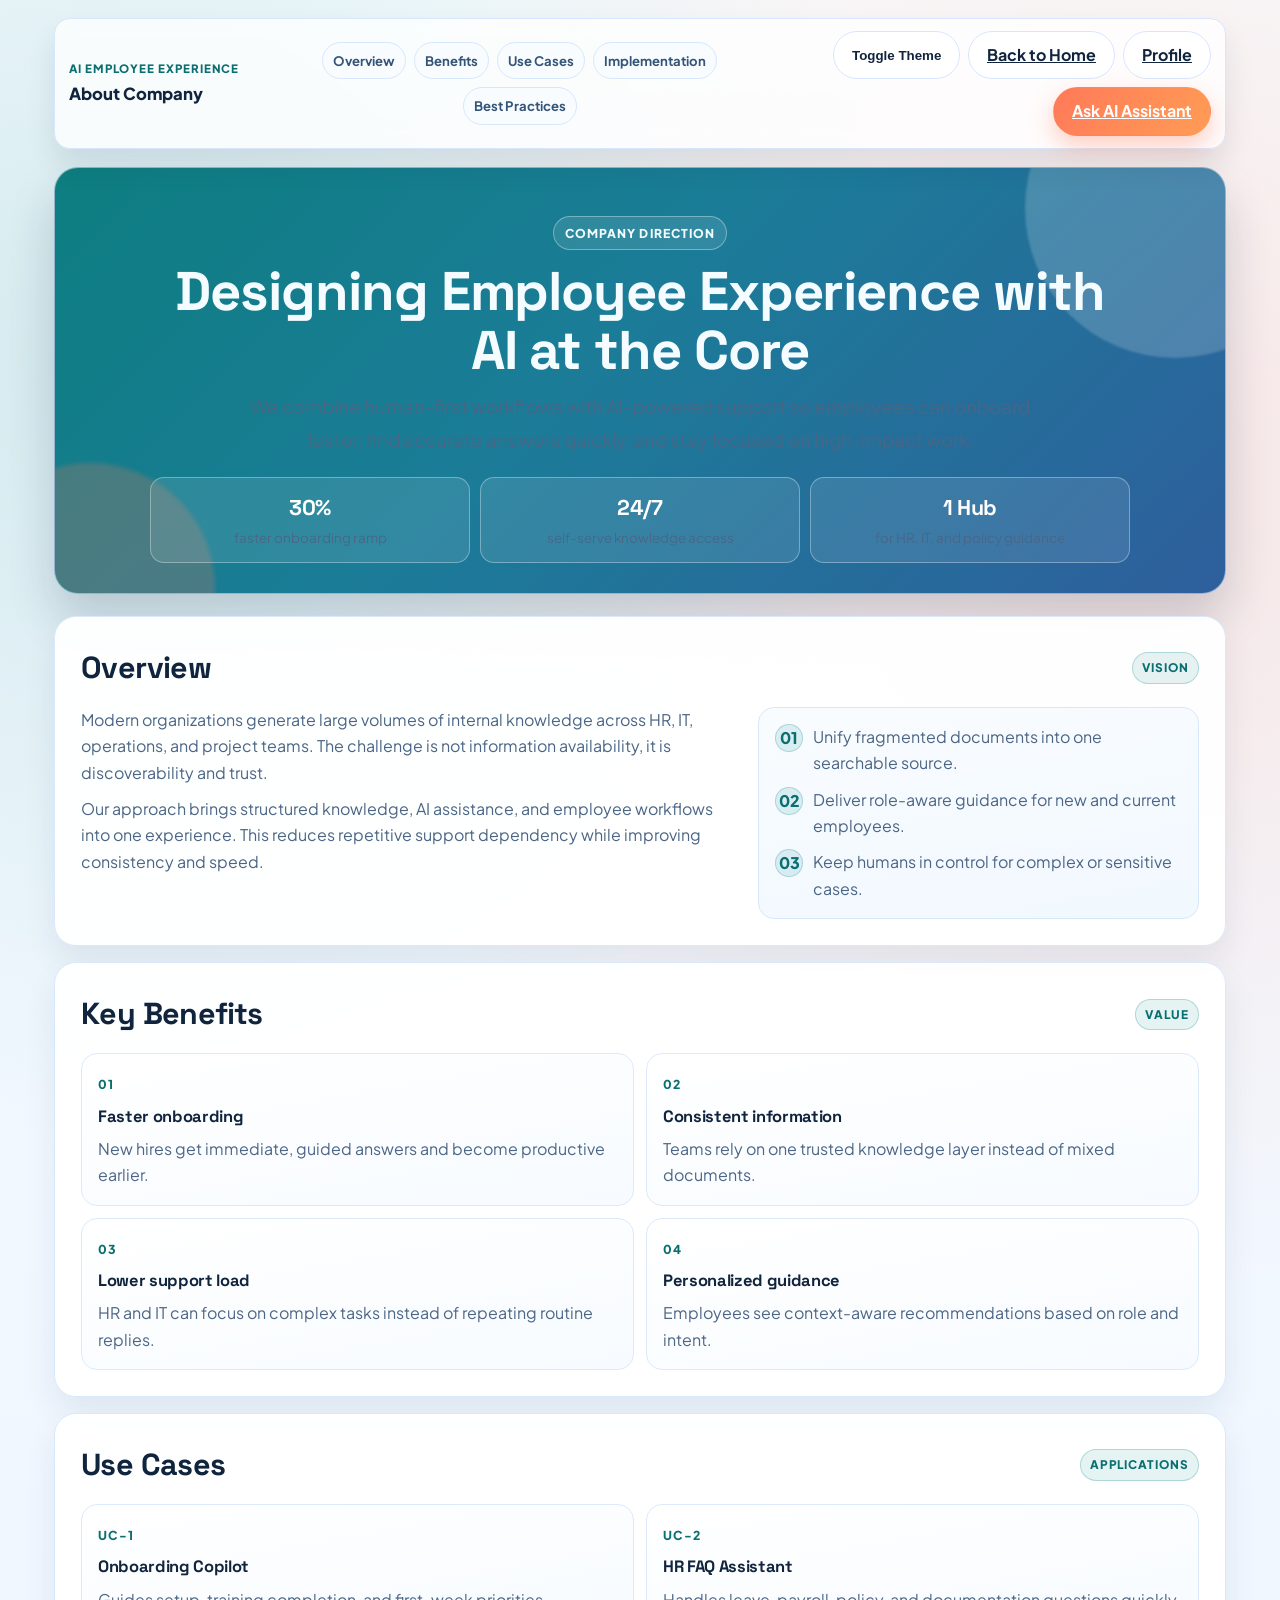
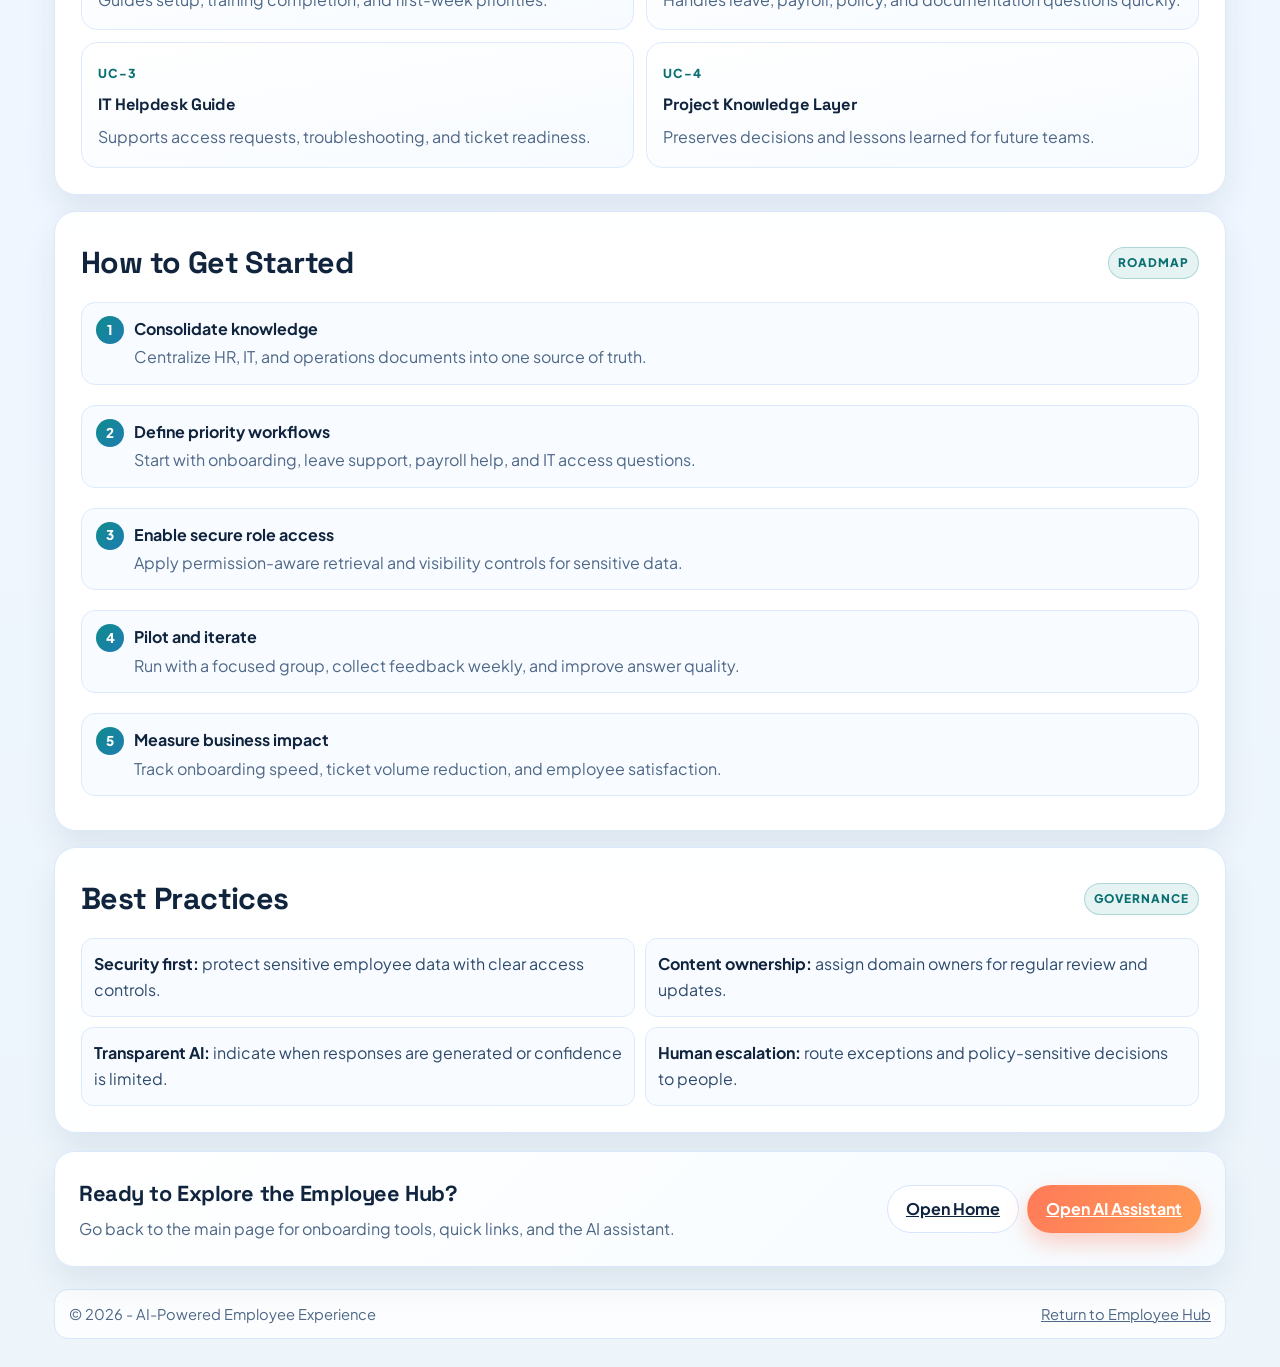
==== about-company.html @ ba9eef8f "fronyend" ====
<!DOCTYPE html>
<html lang="en">
<head>
  <meta charset="UTF-8" />
  <meta name="viewport" content="width=device-width, initial-scale=1.0" />
  <title>About Company | AI Employee Experience</title>
  <link rel="preconnect" href="https://fonts.googleapis.com" />
  <link rel="preconnect" href="https://fonts.gstatic.com" crossorigin />
  <link
    href="https://fonts.googleapis.com/css2?family=Plus+Jakarta+Sans:wght@400;500;600;700;800&family=Space+Grotesk:wght@600;700&display=swap"
    rel="stylesheet"
  />

  <link rel="stylesheet" href="css/base.css" />
  <link rel="stylesheet" href="css/components.css" />
  <link rel="stylesheet" href="css/layout.css" />
  <link rel="stylesheet" href="css/dark.css" />
  <link rel="stylesheet" href="css/responsive.css" />

  <style>
    .about-page {
      background:
        radial-gradient(circle at 8% 12%, rgba(15, 139, 141, 0.15) 0%, transparent 28%),
        radial-gradient(circle at 88% 16%, rgba(255, 122, 89, 0.16) 0%, transparent 30%),
        linear-gradient(180deg, #f8fcff 0%, #eff6ff 58%, #edf5fb 100%);
      min-height: 100vh;
    }

    .about-shell {
      max-width: 1220px;
      margin: 0 auto;
      padding: 18px 24px 28px;
    }

    .about-nav {
      position: sticky;
      top: 10px;
      z-index: 20;
      display: flex;
      align-items: center;
      justify-content: space-between;
      gap: 12px;
      padding: 12px 14px;
      border-radius: 16px;
      background: rgba(255, 255, 255, 0.78);
      border: 1px solid var(--line);
      backdrop-filter: blur(10px);
      box-shadow: 0 16px 28px rgba(16, 36, 62, 0.1);
    }

    .brand-block {
      display: flex;
      flex-direction: column;
      gap: 2px;
      min-width: 220px;
    }

    .brand-kicker {
      font-size: 0.72rem;
      letter-spacing: 0.08em;
      text-transform: uppercase;
      font-weight: 800;
      color: var(--primary-strong);
    }

    .brand-title {
      font-weight: 800;
      font-size: 1.04rem;
      color: var(--text);
    }

    .quick-nav {
      display: flex;
      gap: 8px;
      flex-wrap: wrap;
      justify-content: center;
    }

    .quick-nav a {
      text-decoration: none;
      font-size: 0.82rem;
      font-weight: 700;
      color: #335476;
      padding: 7px 10px;
      border: 1px solid #d6e6fb;
      border-radius: 999px;
      background: #f9fcff;
      transition: transform 0.2s ease, color 0.2s ease, background 0.2s ease;
    }

    .quick-nav a:hover {
      transform: translateY(-1px);
      color: #0a6f71;
      background: #ffffff;
    }

    .nav-actions {
      display: flex;
      gap: 8px;
      flex-wrap: wrap;
      justify-content: flex-end;
    }

    .about-hero {
      margin-top: 18px;
      padding: 48px 34px 30px;
      border-radius: 24px;
      border: 1px solid rgba(255, 255, 255, 0.5);
      background: linear-gradient(136deg, #0d7e80 0%, #1b7c98 45%, #2e5f9d 100%);
      color: #f4fcff;
      box-shadow: 0 26px 46px rgba(16, 36, 62, 0.18);
      position: relative;
      overflow: hidden;
    }

    .about-hero::before,
    .about-hero::after {
      content: "";
      position: absolute;
      border-radius: 999px;
      pointer-events: none;
    }

    .about-hero::before {
      width: 300px;
      height: 300px;
      top: -110px;
      right: -100px;
      background: rgba(255, 255, 255, 0.18);
      filter: blur(1px);
    }

    .about-hero::after {
      width: 250px;
      height: 250px;
      left: -90px;
      bottom: -120px;
      background: rgba(255, 122, 89, 0.22);
      filter: blur(2px);
    }

    .hero-content {
      position: relative;
      z-index: 2;
      max-width: 980px;
      margin: 0 auto;
      text-align: center;
    }

    .hero-tag {
      display: inline-block;
      font-size: 0.76rem;
      letter-spacing: 0.09em;
      text-transform: uppercase;
      font-weight: 800;
      padding: 6px 11px;
      border-radius: 999px;
      border: 1px solid rgba(255, 255, 255, 0.35);
      background: rgba(255, 255, 255, 0.1);
      margin-bottom: 12px;
    }

    .hero-content h1 {
      font-size: clamp(2rem, 5vw, 3.4rem);
      line-height: 1.08;
      margin-bottom: 12px;
    }

    .hero-content p {
      max-width: 780px;
      margin: 0 auto;
      font-size: clamp(1rem, 2vw, 1.17rem);
      line-height: 1.75;
      opacity: 0.95;
    }

    .hero-metrics {
      margin-top: 20px;
      display: grid;
      grid-template-columns: repeat(3, minmax(0, 1fr));
      gap: 10px;
    }

    .metric {
      border: 1px solid rgba(255, 255, 255, 0.33);
      background: rgba(255, 255, 255, 0.1);
      border-radius: 14px;
      padding: 12px;
      text-align: center;
    }

    .metric h3 {
      font-size: 1.34rem;
      margin-bottom: 1px;
      color: #ffffff;
    }

    .metric p {
      font-size: 0.84rem;
      opacity: 0.93;
    }

    main {
      margin-top: 20px;
      padding: 0;
      max-width: 100%;
    }

    .content-card {
      background: rgba(255, 255, 255, 0.95);
      border: 1px solid #d9e8fb;
      border-radius: 22px;
      box-shadow: 0 16px 32px rgba(16, 36, 62, 0.08);
      padding: 26px;
      margin-bottom: 16px;
    }

    .section-head {
      display: flex;
      align-items: center;
      justify-content: space-between;
      gap: 10px;
      flex-wrap: wrap;
      margin-bottom: 14px;
    }

    .section-head h2 {
      margin: 0;
      font-size: clamp(1.35rem, 2.4vw, 1.9rem);
    }

    .section-pill {
      font-size: 0.74rem;
      letter-spacing: 0.08em;
      text-transform: uppercase;
      font-weight: 800;
      color: #0a6f71;
      border: 1px solid rgba(15, 139, 141, 0.27);
      background: rgba(15, 139, 141, 0.1);
      border-radius: 999px;
      padding: 5px 9px;
    }

    .overview-grid {
      display: grid;
      grid-template-columns: 1.2fr 0.8fr;
      gap: 16px;
      align-items: stretch;
    }

    .overview-copy p + p {
      margin-top: 10px;
    }

    .highlight-box {
      border-radius: 16px;
      border: 1px solid #d7e8fb;
      background: linear-gradient(170deg, #f9fcff 0%, #f1f8ff 100%);
      padding: 16px;
      display: grid;
      gap: 10px;
      align-content: start;
    }

    .highlight-item {
      display: flex;
      gap: 10px;
      align-items: flex-start;
    }

    .highlight-num {
      flex-shrink: 0;
      width: 28px;
      height: 28px;
      border-radius: 50%;
      display: grid;
      place-items: center;
      font-weight: 800;
      color: #0a6f71;
      background: rgba(15, 139, 141, 0.12);
      border: 1px solid rgba(15, 139, 141, 0.25);
    }

    .feature-grid {
      display: grid;
      grid-template-columns: repeat(2, minmax(0, 1fr));
      gap: 12px;
    }

    .feature-card {
      border: 1px solid #dceafb;
      border-radius: 16px;
      background: linear-gradient(170deg, #ffffff 0%, #f7fbff 100%);
      padding: 16px;
      transition: transform 0.22s ease, box-shadow 0.22s ease;
    }

    .feature-card:hover {
      transform: translateY(-3px);
      box-shadow: 0 16px 26px rgba(16, 36, 62, 0.12);
    }

    .feature-index {
      display: inline-block;
      margin-bottom: 8px;
      font-size: 0.77rem;
      font-weight: 800;
      letter-spacing: 0.08em;
      text-transform: uppercase;
      color: #0a6f71;
    }

    .feature-card h3 {
      margin-bottom: 6px;
      font-size: 1.03rem;
    }

    .feature-card p {
      color: #4c6686;
    }

    .roadmap {
      list-style: none;
      display: grid;
      gap: 12px;
      padding: 0;
      margin: 0;
    }

    .roadmap li {
      border: 1px solid #dceafb;
      border-radius: 14px;
      background: #f8fbff;
      padding: 13px 14px;
      display: grid;
      grid-template-columns: 28px 1fr;
      gap: 10px;
      align-items: start;
    }

    .step-dot {
      width: 28px;
      height: 28px;
      border-radius: 50%;
      display: grid;
      place-items: center;
      font-size: 0.84rem;
      font-weight: 800;
      color: #ffffff;
      background: linear-gradient(130deg, #0f8b8d, #1f7db1);
    }

    .roadmap strong {
      display: block;
      color: #10243e;
      margin-bottom: 2px;
    }

    .roadmap p {
      color: #4e6888;
      margin: 0;
    }

    .principles {
      list-style: none;
      padding: 0;
      margin: 0;
      display: grid;
      grid-template-columns: repeat(2, minmax(0, 1fr));
      gap: 10px;
    }

    .principles li {
      margin: 0;
      padding: 12px;
      border-radius: 12px;
      border: 1px solid #dceafb;
      background: #f8fbff;
      color: #2e4a6b;
    }

    .principles strong {
      color: #10243e;
    }

    .cta-banner {
      margin-top: 18px;
      border-radius: 20px;
      border: 1px solid #d9e8fb;
      background: linear-gradient(136deg, #ffffff 0%, #f6fbff 100%);
      padding: 24px;
      display: flex;
      align-items: center;
      justify-content: space-between;
      gap: 12px;
      flex-wrap: wrap;
    }

    .cta-copy h3 {
      font-size: 1.36rem;
      margin-bottom: 4px;
    }

    .cta-copy p {
      color: #4c6686;
    }

    .footer-card {
      margin-top: 18px;
      border-radius: 14px;
      border: 1px solid #d8e7fb;
      background: rgba(255, 255, 255, 0.82);
      padding: 12px 14px;
      display: flex;
      align-items: center;
      justify-content: space-between;
      gap: 10px;
      flex-wrap: wrap;
      color: #4d6786;
    }

    body.dark.about-page {
      background:
        radial-gradient(circle at 8% 12%, rgba(15, 139, 141, 0.2) 0%, transparent 28%),
        radial-gradient(circle at 88% 16%, rgba(255, 122, 89, 0.14) 0%, transparent 30%),
        linear-gradient(180deg, #0f1826 0%, #0d1522 58%, #0a111c 100%);
    }

    body.dark .about-nav,
    body.dark .content-card,
    body.dark .feature-card,
    body.dark .highlight-box,
    body.dark .roadmap li,
    body.dark .principles li,
    body.dark .cta-banner,
    body.dark .footer-card,
    body.dark .quick-nav a {
      background: #182335;
      border-color: #2f435d;
      color: #d2e1f5;
      box-shadow: 0 16px 30px rgba(0, 0, 0, 0.35);
    }

    body.dark .brand-title,
    body.dark .section-head h2,
    body.dark .feature-card h3,
    body.dark .roadmap strong,
    body.dark .principles strong,
    body.dark .cta-copy h3 {
      color: #f2f7ff;
    }

    body.dark .feature-card p,
    body.dark .roadmap p,
    body.dark .principles li,
    body.dark .cta-copy p,
    body.dark .overview-copy p,
    body.dark .footer-card {
      color: #b7cae3;
    }

    body.dark .quick-nav a:hover {
      color: #8dd9dd;
      background: #1b2a40;
    }

    @media (max-width: 980px) {
      .about-nav {
        position: static;
      }

      .overview-grid {
        grid-template-columns: 1fr;
      }
    }

    @media (max-width: 760px) {
      .about-shell {
        padding: 12px;
      }

      .about-nav {
        border-radius: 14px;
      }

      .brand-block {
        min-width: 0;
      }

      .about-hero {
        padding: 34px 18px 22px;
        border-radius: 18px;
      }

      .hero-metrics {
        grid-template-columns: 1fr;
      }

      .content-card,
      .cta-banner {
        border-radius: 16px;
        padding: 18px;
      }

      .feature-grid,
      .principles {
        grid-template-columns: 1fr;
      }
    }
  </style>
</head>
<body class="about-page">
  <div class="about-shell">
    <div class="about-nav">
      <div class="brand-block">
        <span class="brand-kicker">AI Employee Experience</span>
        <span class="brand-title">About Company</span>
      </div>

      <nav class="quick-nav" aria-label="About sections">
        <a href="#overview">Overview</a>
        <a href="#benefits">Benefits</a>
        <a href="#use-cases">Use Cases</a>
        <a href="#implementation">Implementation</a>
        <a href="#best-practices">Best Practices</a>
      </nav>

      <div class="nav-actions">
        <button type="button" class="btn-secondary" id="aboutThemeToggle">Toggle Theme</button>
        <a href="index.html" class="btn-secondary">Back to Home</a>
        <a href="profile.html" class="btn-secondary">Profile</a>
        <a href="index.html#chatbot" class="btn-primary">Ask AI Assistant</a>
      </div>
    </div>

    <section class="about-hero">
      <div class="hero-content">
        <span class="hero-tag">Company Direction</span>
        <h1>Designing Employee Experience with AI at the Core</h1>
        <p>
          We combine human-first workflows with AI-powered support so employees
          can onboard faster, find accurate answers quickly, and stay focused on
          high-impact work.
        </p>
        <div class="hero-metrics">
          <div class="metric">
            <h3>30%</h3>
            <p>faster onboarding ramp</p>
          </div>
          <div class="metric">
            <h3>24/7</h3>
            <p>self-serve knowledge access</p>
          </div>
          <div class="metric">
            <h3>1 Hub</h3>
            <p>for HR, IT, and policy guidance</p>
          </div>
        </div>
      </div>
    </section>

    <main>
      <section class="content-card" id="overview">
        <div class="section-head">
          <h2>Overview</h2>
          <span class="section-pill">Vision</span>
        </div>
        <div class="overview-grid">
          <div class="overview-copy">
            <p>
              Modern organizations generate large volumes of internal knowledge
              across HR, IT, operations, and project teams. The challenge is not
              information availability, it is discoverability and trust.
            </p>
            <p>
              Our approach brings structured knowledge, AI assistance, and
              employee workflows into one experience. This reduces repetitive
              support dependency while improving consistency and speed.
            </p>
          </div>
          <div class="highlight-box">
            <div class="highlight-item">
              <span class="highlight-num">01</span>
              <p>Unify fragmented documents into one searchable source.</p>
            </div>
            <div class="highlight-item">
              <span class="highlight-num">02</span>
              <p>Deliver role-aware guidance for new and current employees.</p>
            </div>
            <div class="highlight-item">
              <span class="highlight-num">03</span>
              <p>Keep humans in control for complex or sensitive cases.</p>
            </div>
          </div>
        </div>
      </section>

      <section class="content-card" id="benefits">
        <div class="section-head">
          <h2>Key Benefits</h2>
          <span class="section-pill">Value</span>
        </div>
        <div class="feature-grid">
          <article class="feature-card">
            <span class="feature-index">01</span>
            <h3>Faster onboarding</h3>
            <p>New hires get immediate, guided answers and become productive earlier.</p>
          </article>
          <article class="feature-card">
            <span class="feature-index">02</span>
            <h3>Consistent information</h3>
            <p>Teams rely on one trusted knowledge layer instead of mixed documents.</p>
          </article>
          <article class="feature-card">
            <span class="feature-index">03</span>
            <h3>Lower support load</h3>
            <p>HR and IT can focus on complex tasks instead of repeating routine replies.</p>
          </article>
          <article class="feature-card">
            <span class="feature-index">04</span>
            <h3>Personalized guidance</h3>
            <p>Employees see context-aware recommendations based on role and intent.</p>
          </article>
        </div>
      </section>

      <section class="content-card" id="use-cases">
        <div class="section-head">
          <h2>Use Cases</h2>
          <span class="section-pill">Applications</span>
        </div>
        <div class="feature-grid">
          <article class="feature-card">
            <span class="feature-index">UC-1</span>
            <h3>Onboarding Copilot</h3>
            <p>Guides setup, training completion, and first-week priorities.</p>
          </article>
          <article class="feature-card">
            <span class="feature-index">UC-2</span>
            <h3>HR FAQ Assistant</h3>
            <p>Handles leave, payroll, policy, and documentation questions quickly.</p>
          </article>
          <article class="feature-card">
            <span class="feature-index">UC-3</span>
            <h3>IT Helpdesk Guide</h3>
            <p>Supports access requests, troubleshooting, and ticket readiness.</p>
          </article>
          <article class="feature-card">
            <span class="feature-index">UC-4</span>
            <h3>Project Knowledge Layer</h3>
            <p>Preserves decisions and lessons learned for future teams.</p>
          </article>
        </div>
      </section>

      <section class="content-card" id="implementation">
        <div class="section-head">
          <h2>How to Get Started</h2>
          <span class="section-pill">Roadmap</span>
        </div>
        <ol class="roadmap">
          <li>
            <span class="step-dot">1</span>
            <div>
              <strong>Consolidate knowledge</strong>
              <p>Centralize HR, IT, and operations documents into one source of truth.</p>
            </div>
          </li>
          <li>
            <span class="step-dot">2</span>
            <div>
              <strong>Define priority workflows</strong>
              <p>Start with onboarding, leave support, payroll help, and IT access questions.</p>
            </div>
          </li>
          <li>
            <span class="step-dot">3</span>
            <div>
              <strong>Enable secure role access</strong>
              <p>Apply permission-aware retrieval and visibility controls for sensitive data.</p>
            </div>
          </li>
          <li>
            <span class="step-dot">4</span>
            <div>
              <strong>Pilot and iterate</strong>
              <p>Run with a focused group, collect feedback weekly, and improve answer quality.</p>
            </div>
          </li>
          <li>
            <span class="step-dot">5</span>
            <div>
              <strong>Measure business impact</strong>
              <p>Track onboarding speed, ticket volume reduction, and employee satisfaction.</p>
            </div>
          </li>
        </ol>
      </section>

      <section class="content-card" id="best-practices">
        <div class="section-head">
          <h2>Best Practices</h2>
          <span class="section-pill">Governance</span>
        </div>
        <ul class="principles">
          <li><strong>Security first:</strong> protect sensitive employee data with clear access controls.</li>
          <li><strong>Content ownership:</strong> assign domain owners for regular review and updates.</li>
          <li><strong>Transparent AI:</strong> indicate when responses are generated or confidence is limited.</li>
          <li><strong>Human escalation:</strong> route exceptions and policy-sensitive decisions to people.</li>
        </ul>
      </section>

      <section class="cta-banner">
        <div class="cta-copy">
          <h3>Ready to Explore the Employee Hub?</h3>
          <p>Go back to the main page for onboarding tools, quick links, and the AI assistant.</p>
        </div>
        <div class="nav-actions">
          <a href="index.html" class="btn-secondary">Open Home</a>
          <a href="index.html#chatbot" class="btn-primary">Open AI Assistant</a>
        </div>
      </section>
    </main>

    <footer class="footer-card">
      <div>&copy; 2026 - AI-Powered Employee Experience</div>
      <div><a href="index.html">Return to Employee Hub</a></div>
    </footer>
  </div>
  <script>
    function applySavedTheme() {
      const savedTheme = localStorage.getItem("theme");
      if (savedTheme === "dark") {
        document.body.classList.add("dark");
      } else {
        document.body.classList.remove("dark");
      }
    }

    function toggleTheme() {
      document.body.classList.toggle("dark");
      localStorage.setItem("theme", document.body.classList.contains("dark") ? "dark" : "light");
    }

    applySavedTheme();
    const aboutThemeToggle = document.getElementById("aboutThemeToggle");
    if (aboutThemeToggle) {
      aboutThemeToggle.addEventListener("click", toggleTheme);
    }
  </script>
</body>
</html>
---- css/base.css ----
* {
  box-sizing: border-box;
  margin: 0;
  padding: 0;
}

:root {
  --bg: #eef4ff;
  --surface: #ffffff;
  --surface-soft: #f7faff;
  --text: #10243e;
  --muted: #4b6585;
  --placeholder: #667f9f;
  --primary: #0f8b8d;
  --primary-strong: #0a6f71;
  --accent: #ff7a59;
  --line: #d8e5ff;
  --shadow: 0 22px 52px rgba(16, 36, 62, 0.12);
  --radius-lg: 24px;
  --radius-md: 16px;
  --tech-bg: url("../assets/tech-bg.svg");
}

html {
  scroll-behavior: smooth;
}

body {
  font-family: "Plus Jakarta Sans", "Segoe UI", sans-serif;
  background-image:
    linear-gradient(rgba(245, 251, 255, 0.86), rgba(240, 248, 255, 0.9)),
    radial-gradient(circle at 12% 8%, #d9e9ff 0%, transparent 35%),
    radial-gradient(circle at 88% 20%, #ddfff5 0%, transparent 32%),
    var(--tech-bg);
  background-size: auto, auto, auto, cover;
  background-position: center, center, center, center;
  background-repeat: no-repeat, no-repeat, no-repeat, no-repeat;
  background-attachment: scroll, scroll, scroll, fixed;
  color: var(--text);
  line-height: 1.65;
  text-rendering: optimizeLegibility;
  -webkit-font-smoothing: antialiased;
  min-height: 100vh;
}

body,
input,
textarea,
select,
button {
  color: var(--text);
}

::placeholder {
  color: var(--placeholder);
  opacity: 1;
}

h1,
h2,
h3 {
  font-family: "Space Grotesk", "Plus Jakarta Sans", sans-serif;
  letter-spacing: -0.02em;
}

a {
  color: inherit;
}

p,
li,
label,
small,
span {
  color: inherit;
}

main p,
main li,
footer,
.inner-footer {
  color: var(--muted);
}

button,
.chat-btn,
.home-btn,
.profile-btn,
.popup-main-btn,
.popup-close-btn,
.update-btn,
.logout-btn {
  transition: transform 0.22s ease, box-shadow 0.22s ease, filter 0.22s ease,
    background-color 0.22s ease, color 0.22s ease, border-color 0.22s ease;
  animation: button-idle 3.2s ease-in-out infinite;
  will-change: transform;
}

button:hover,
.chat-btn:hover,
.home-btn:hover,
.profile-btn:hover,
.popup-main-btn:hover,
.popup-close-btn:hover,
.update-btn:hover,
.logout-btn:hover {
  transform: translateY(-2px) scale(1.01);
  box-shadow: 0 12px 24px rgba(16, 36, 62, 0.2);
  filter: brightness(1.03);
}

button:active,
.chat-btn:active,
.home-btn:active,
.profile-btn:active,
.popup-main-btn:active,
.popup-close-btn:active,
.update-btn:active,
.logout-btn:active {
  transform: translateY(0) scale(0.98);
}

button:focus-visible,
.chat-btn:focus-visible,
.home-btn:focus-visible,
.profile-btn:focus-visible,
.popup-main-btn:focus-visible,
.popup-close-btn:focus-visible,
.update-btn:focus-visible,
.logout-btn:focus-visible {
  outline: 3px solid rgba(15, 139, 141, 0.28);
  outline-offset: 2px;
}

@keyframes button-idle {
  0%,
  100% {
    transform: translateY(0);
  }
  50% {
    transform: translateY(-1px);
  }
}

@media (prefers-reduced-motion: reduce) {
  button,
  .chat-btn,
  .home-btn,
  .profile-btn,
  .popup-main-btn,
  .popup-close-btn,
  .update-btn,
  .logout-btn {
    animation: none;
    transition: none;
  }
}
---- css/components.css ----
main {
  padding: 34px 24px 30px;
  margin: 0 auto;
  max-width: 1220px;
}

section {
  max-width: 100%;
  margin: 0 0 22px;
  padding: 28px;
  background: var(--surface);
  border: 1px solid var(--line);
  border-radius: var(--radius-lg);
  box-shadow: 0 16px 34px rgba(16, 36, 62, 0.08);
  animation: rise-in 0.5s ease both;
}

section h2 {
  margin-bottom: 10px;
  font-size: clamp(1.45rem, 2.5vw, 1.9rem);
}

section p {
  color: var(--muted);
}

section ul {
  padding-left: 22px;
}

section li {
  margin-bottom: 8px;
}

.grid {
  display: grid;
  grid-template-columns: repeat(auto-fit, minmax(220px, 1fr));
  gap: 16px;
}

.card {
  padding: 18px;
  background: var(--surface-soft);
  border: 1px solid var(--line);
  border-radius: var(--radius-md);
  transition: transform 0.22s ease, box-shadow 0.22s ease;
}

.card:hover {
  transform: translateY(-3px);
  box-shadow: 0 16px 28px rgba(16, 36, 62, 0.12);
}

.card h3 {
  margin-bottom: 8px;
  font-size: 1.04rem;
}

.card p,
section li {
  color: var(--muted);
}

.btn-primary,
.btn-secondary,
.header-controls button,
.profile-btn,
.home-btn {
  appearance: none;
  border: 1px solid transparent;
  border-radius: 999px;
  padding: 10px 18px;
  font-weight: 700;
  cursor: pointer;
  transition: transform 0.2s ease, background 0.2s ease, color 0.2s ease, box-shadow 0.2s ease;
}

.btn-primary {
  background: linear-gradient(120deg, var(--accent), #ff9c55);
  color: #fff;
  box-shadow: 0 10px 22px rgba(255, 122, 89, 0.35);
}

.btn-secondary,
.header-controls button,
.profile-btn,
.home-btn {
  background: #fff;
  color: var(--text);
  border-color: var(--line);
}

.btn-primary:hover,
.btn-secondary:hover,
.header-controls button:hover,
.profile-btn:hover,
.home-btn:hover {
  transform: translateY(-1px);
}

.chat-btn {
  margin: 30px auto 8px;
  display: inline-block;
  width: max-content;
  text-decoration: none;
  background: linear-gradient(120deg, var(--primary), var(--primary-strong));
  color: #fff;
  border: 1px solid transparent;
  padding: 10px 20px;
  border-radius: 999px;
  font-weight: 700;
  box-shadow: 0 12px 24px rgba(10, 111, 113, 0.28);
}

.chat-btn:hover {
  color: #fff;
  filter: brightness(1.05);
}

@keyframes rise-in {
  from {
    opacity: 0;
    transform: translateY(8px);
  }
  to {
    opacity: 1;
    transform: translateY(0);
  }
}
---- css/layout.css ----
footer {
  margin-top: 10px;
  padding: 22px 24px 28px;
  background: transparent;
  color: var(--muted);
  font-size: 0.92rem;
}

.inner-footer {
  display: flex;
  justify-content: space-between;
  align-items: center;
  max-width: 1220px;
  margin: 0 auto;
  padding: 14px 18px;
  background: rgba(255, 255, 255, 0.72);
  border: 1px solid var(--line);
  border-radius: 14px;
  backdrop-filter: blur(10px);
}

.three-column-header {
  display: flex;
  justify-content: space-between;
  align-items: center;
  padding: 20px;
}

.two-column-section {
  display: flex;
  justify-content: space-between;
  padding: 20px;
}

.left-box,
.right-box {
  width: 48%;
}
---- css/dark.css ----
.toggle-switch {
  position: relative;
  width: 54px;
  height: 28px;
  background: #dde6f5;
  border-radius: 999px;
  border: 1px solid var(--line);
  cursor: pointer;
}

.toggle-switch .circle {
  position: absolute;
  top: 2px;
  left: 2px;
  width: 22px;
  height: 22px;
  background: #ffffff;
  border-radius: 50%;
  box-shadow: 0 2px 8px rgba(16, 36, 62, 0.18);
  transition: 0.3s;
}

body.dark {
  --bg: #091423;
  --surface: #11253c;
  --surface-soft: #16324f;
  --text: #e8f0ff;
  --muted: #afc2df;
  --placeholder: #9eb4d3;
  --line: #284361;
  --shadow: 0 22px 52px rgba(3, 9, 15, 0.45);

  background-image:
    linear-gradient(rgba(7, 16, 27, 0.86), rgba(8, 23, 38, 0.9)),
    radial-gradient(circle at 16% 8%, #14385b 0%, transparent 32%),
    radial-gradient(circle at 88% 20%, #17314a 0%, transparent 30%),
    var(--tech-bg);
  background-size: auto, auto, auto, cover;
  background-position: center, center, center, center;
  background-repeat: no-repeat, no-repeat, no-repeat, no-repeat;
  background-attachment: scroll, scroll, scroll, fixed;
  color: var(--text);
}

body.dark a,
body.dark button,
body.dark h1,
body.dark h2,
body.dark h3,
body.dark h4,
body.dark h5,
body.dark h6 {
  color: var(--text);
}

body.dark p,
body.dark li,
body.dark label,
body.dark small,
body.dark span {
  color: var(--muted);
}

body.dark .toggle-switch {
  background: #223f5c;
  border-color: #305275;
}

body.dark .toggle-switch .circle {
  left: 28px;
  background: #e9f3ff;
}

body.dark .main-header {
  background: rgba(10, 20, 34, 0.82);
  border-bottom-color: #2a4462;
}

body.dark .menu-icon {
  color: #f3f8ff;
  background: #10233a;
  border-color: #2c4868;
}

body.dark .profile-btn {
  background-color: #10233a;
  color: #f3f8ff;
  border-color: #2c4868;
}

body.dark .btn-secondary,
body.dark .header-controls button,
body.dark .home-btn {
  background: #10233a;
  color: #f3f8ff;
  border-color: #2c4868;
}

body.dark .sidebar {
  background: linear-gradient(180deg, #12587a, #0c3f5c);
  color: #f4f9ff;
}

body.dark .sidebar a {
  color: #f4f9ff;
}

body.dark .chat-btn {
  color: #ffffff;
}

body.dark .dropdown {
  background: #10233a;
  border-color: #2c4868;
}

body.dark #dropdown a {
  color: #e8f0ff !important;
}

body.dark #dropdown a:hover {
  color: #ffffff !important;
}

body.dark section {
  background: var(--surface);
  color: var(--text);
  border: 1px solid var(--line);
}

body.dark section p,
body.dark section li,
body.dark .card p {
  color: #c4d7f1;
}

body.dark .card {
  background: var(--surface-soft);
  border-color: var(--line);
  color: var(--text);
}

body.dark .chat-log {
  background: #0f2237;
  color: #e3efff;
}

body.dark .chat-suggestions,
body.dark .input-row {
  background: #10233a;
  border-top-color: #2c4868;
}

body.dark .chat-chip {
  background: #16324f;
  color: #e8f0ff;
  border-color: #2c4868;
}

body.dark .chat-chip:hover {
  background: #1b3d5f;
}

body.dark .input-row input {
  background: #10233a;
  color: #fff;
  border-color: #2c4868;
}

body.dark .popup {
  background: #10233a;
  color: #e8f0ff;
  border-color: #2c4868;
}

body.dark .popup input {
  background: #0f2034;
  color: #fff;
  border-color: #2c4868;
}

body.dark .popup button {
  color: #e8f0ff;
}

body.dark .inner-footer {
  background: rgba(16, 35, 58, 0.78);
  border-color: #2c4868;
  color: #afc2df;
}
---- css/responsive.css ----
@media (max-width: 1024px) {
  .hero-bg {
    margin: 22px 16px 0;
    padding: 66px 30px 34px;
  }

  main {
    padding: 30px 16px;
  }

  section {
    padding: 24px;
  }
}

@media (max-width: 768px) {
  .main-header {
    position: static;
  }

  .hero-bg {
    border-radius: 22px;
    padding: 56px 20px 28px;
    margin-top: 8px;
  }

  header {
    padding: 14px 14px 14px 72px;
  }

  .header-controls {
    gap: 8px;
    flex-wrap: wrap;
    justify-content: flex-end;
    align-items: center;
  }

  .header-controls button,
  .profile-btn {
    padding: 8px 14px;
    font-size: 0.86rem;
  }

  #dropdown {
    right: 0;
    top: calc(100% + 8px);
    min-width: 160px;
  }

  .menu-icon {
    top: 12px;
    left: 12px;
    width: 42px;
    height: 42px;
  }

  main {
    padding: 20px 12px;
  }

  section {
    padding: 20px 16px;
    border-radius: 18px;
  }

  .grid {
    grid-template-columns: 1fr;
  }

  .chat-log {
    height: 220px;
  }

  .input-row {
    flex-direction: column;
  }

  .input-row button {
    width: 100%;
  }

  .sidebar {
    width: 252px;
    left: -272px;
  }

  .inner-footer {
    display: block;
    text-align: center;
  }
}
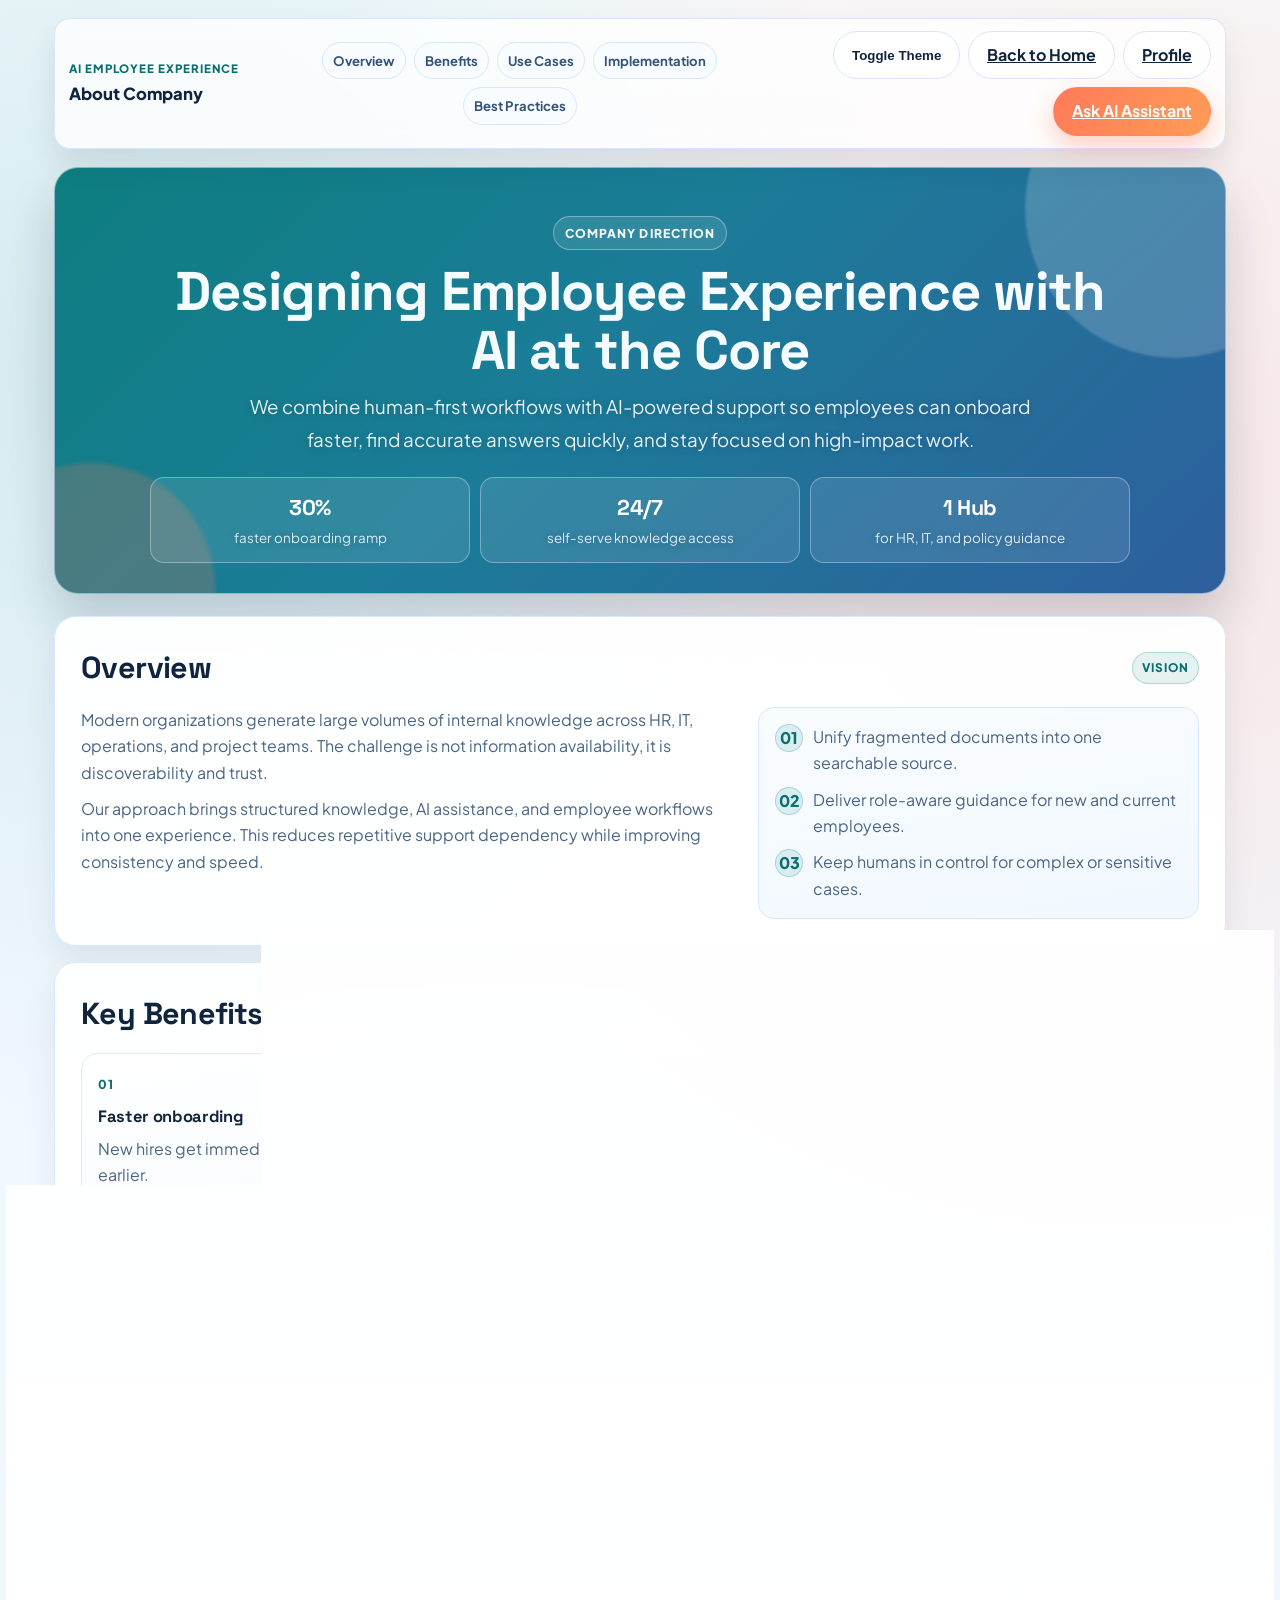
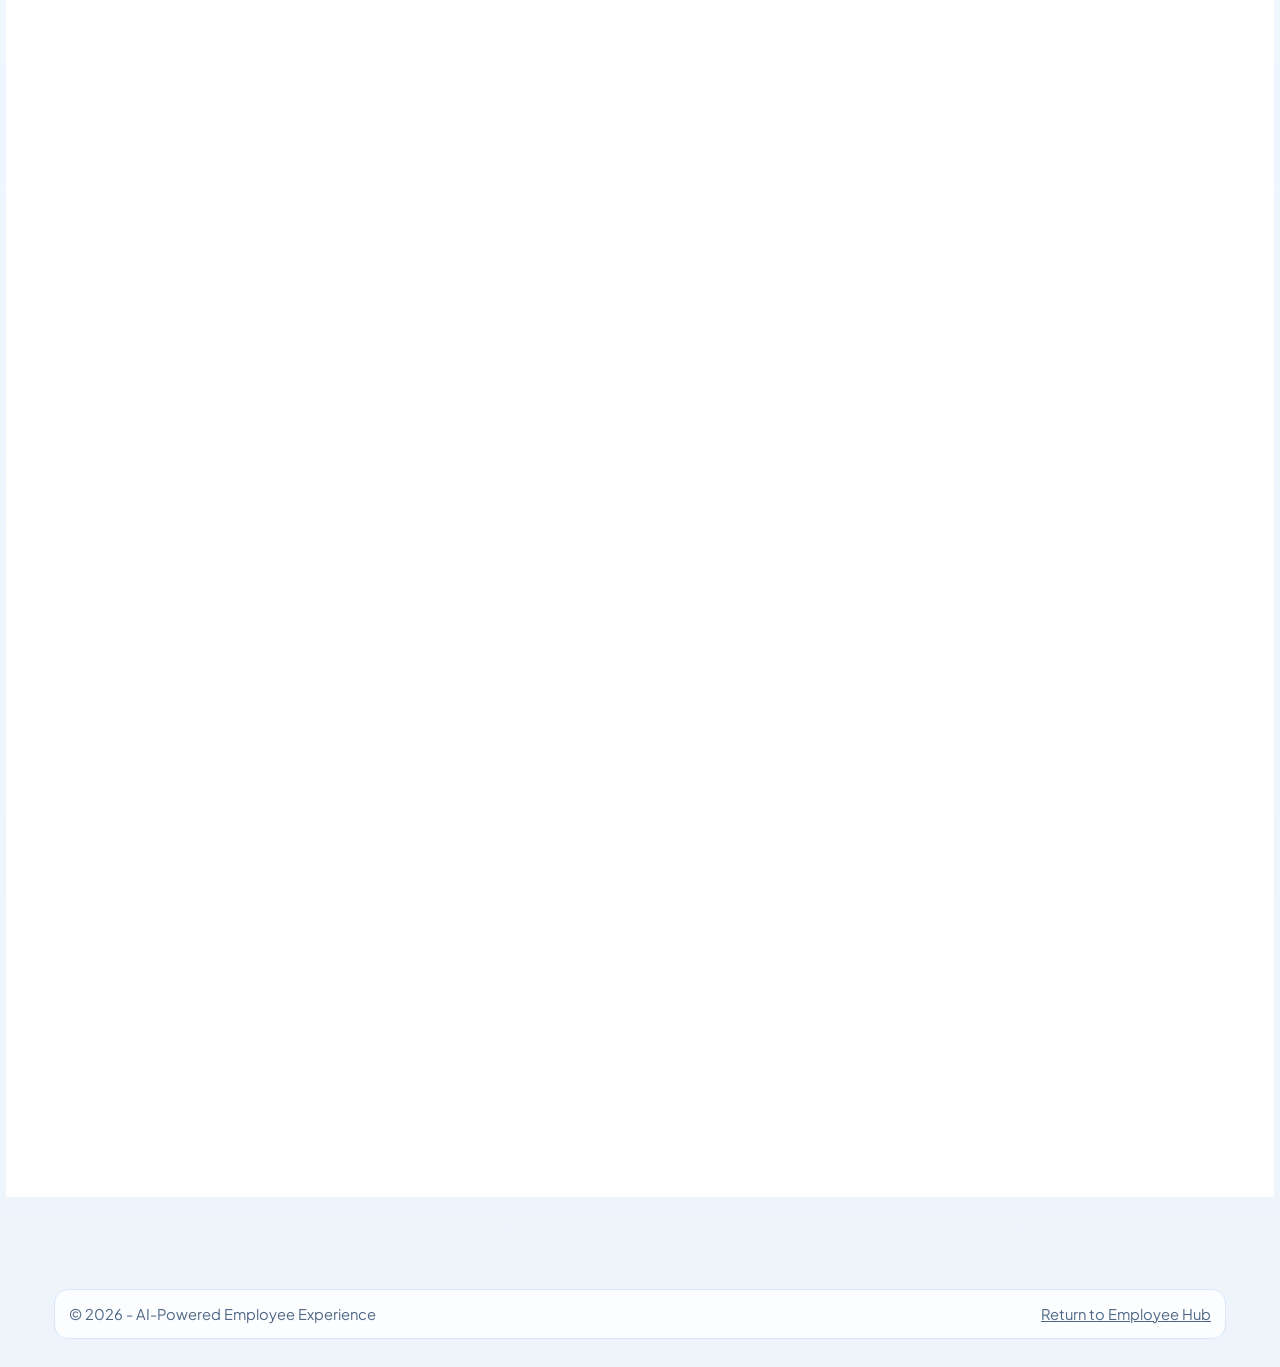
==== commit 54e65dc9: "fd-bugsfix" ====
--- a/about-company.html
+++ b/about-company.html
@@ -171,7 +171,8 @@
       margin: 0 auto;
       font-size: clamp(1rem, 2vw, 1.17rem);
       line-height: 1.75;
-      opacity: 0.95;
+      color: rgba(237, 248, 255, 0.96);
+      text-shadow: 0 1px 10px rgba(7, 28, 47, 0.24);
     }
 
     .hero-metrics {
@@ -197,7 +198,8 @@
 
     .metric p {
       font-size: 0.84rem;
-      opacity: 0.93;
+      color: rgba(228, 244, 255, 0.94);
+      text-shadow: 0 1px 8px rgba(7, 28, 47, 0.24);
     }
 
     main {
--- a/css/dark.css
+++ b/css/dark.css
@@ -188,3 +188,13 @@
   border-color: #2c4868;
   color: #afc2df;
 }
+
+body.dark .chat-fab {
+  background: linear-gradient(135deg, #1c6bb5, #0e88b0);
+  color: #f2f8ff;
+  box-shadow: 0 14px 30px rgba(5, 14, 26, 0.5);
+}
+
+body.dark .chat-fab::before {
+  border-color: rgba(112, 178, 255, 0.42);
+}
--- a/css/responsive.css
+++ b/css/responsive.css
@@ -89,3 +89,21 @@
     text-align: center;
   }
 }
+
+@media (max-width: 768px) {
+  .chat-fab {
+    right: 12px;
+    bottom: 14px;
+    width: 50px;
+    height: 50px;
+  }
+
+  .chat-fab.chat-fab--lifted {
+    bottom: 72px;
+  }
+
+  .chat-fab-icon {
+    width: 22px;
+    height: 22px;
+  }
+}
